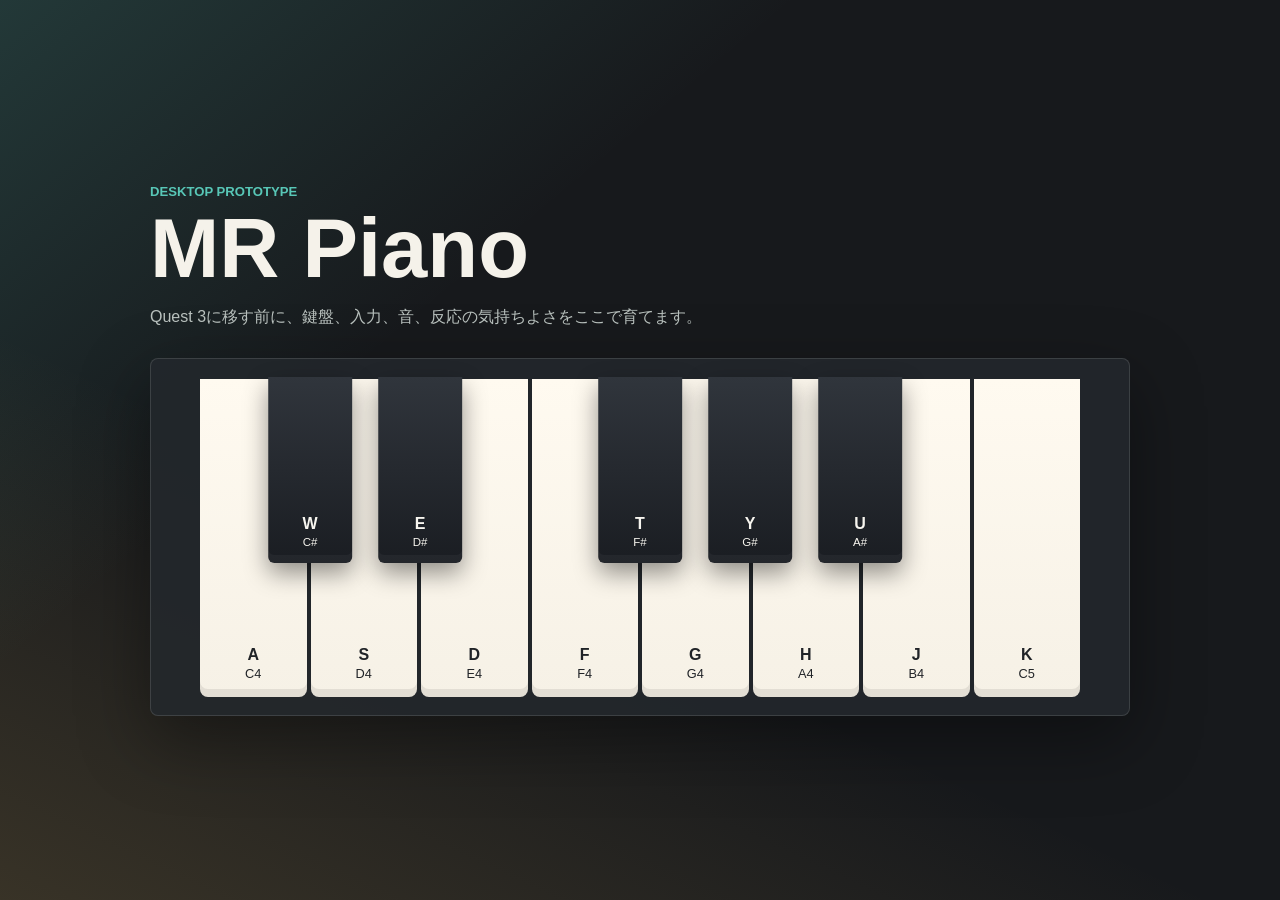
==== piano/prototype/index.html @ c06c369a "Organize projects under piano folder" ====
<!doctype html>
<html lang="ja">
  <head>
    <meta charset="utf-8" />
    <meta name="viewport" content="width=device-width, initial-scale=1" />
    <title>MR Piano Prototype</title>
    <link rel="stylesheet" href="styles.css" />
  </head>
  <body>
    <main class="app">
      <section class="stage" aria-label="MR piano desktop prototype">
        <div class="panel">
          <p class="eyebrow">Desktop prototype</p>
          <h1>MR Piano</h1>
          <p class="summary">
            Quest 3に移す前に、鍵盤、入力、音、反応の気持ちよさをここで育てます。
          </p>
        </div>

        <div class="instrument" aria-label="One octave piano">
          <div class="keys" id="pianoKeys"></div>
        </div>
      </section>
    </main>

    <script src="script.js"></script>
  </body>
</html>
---- piano/prototype/styles.css ----
:root {
  color-scheme: dark;
  --bg: #17191c;
  --surface: #24282d;
  --surface-strong: #30353c;
  --text: #f5f2ea;
  --muted: #b8c0bd;
  --accent: #58c7b7;
  --accent-2: #e5b95f;
  --white-key: #f6f1e6;
  --white-key-pressed: #bddfd8;
  --black-key: #1a1d22;
  --black-key-pressed: #3a7d78;
}

* {
  box-sizing: border-box;
}

body {
  margin: 0;
  min-height: 100vh;
  font-family: Arial, Helvetica, sans-serif;
  background:
    linear-gradient(140deg, rgba(88, 199, 183, 0.18), transparent 34%),
    linear-gradient(25deg, rgba(229, 185, 95, 0.16), transparent 38%),
    var(--bg);
  color: var(--text);
}

.app {
  min-height: 100vh;
  display: grid;
  place-items: center;
  padding: 32px 18px;
}

.stage {
  width: min(980px, 100%);
}

.panel {
  max-width: 640px;
  margin-bottom: 28px;
}

.eyebrow {
  margin: 0 0 10px;
  color: var(--accent);
  font-size: 0.82rem;
  text-transform: uppercase;
  letter-spacing: 0;
  font-weight: 700;
}

h1 {
  margin: 0;
  font-size: clamp(2.4rem, 8vw, 5.2rem);
  line-height: 0.95;
  letter-spacing: 0;
}

.summary {
  margin: 16px 0 0;
  max-width: 560px;
  color: var(--muted);
  line-height: 1.65;
}

.instrument {
  padding: 18px;
  border: 1px solid rgba(255, 255, 255, 0.12);
  background: rgba(36, 40, 45, 0.86);
  box-shadow: 0 24px 70px rgba(0, 0, 0, 0.38);
  border-radius: 8px;
  overflow-x: auto;
}

.keys {
  position: relative;
  width: min(100%, 880px);
  min-width: 620px;
  height: 320px;
  margin: 0 auto;
  display: grid;
  grid-template-columns: repeat(8, 1fr);
  gap: 4px;
  padding-top: 2px;
}

.key {
  border: 0;
  font: inherit;
  cursor: pointer;
  user-select: none;
  touch-action: none;
}

.white-key {
  position: relative;
  align-self: end;
  height: 100%;
  border-radius: 0 0 8px 8px;
  background: linear-gradient(180deg, #fffaf0, var(--white-key));
  color: #202327;
  box-shadow: inset 0 -8px 0 rgba(0, 0, 0, 0.08);
}

.black-key {
  position: absolute;
  top: 0;
  width: 9.5%;
  height: 58%;
  transform: translateX(-50%);
  z-index: 2;
  border-radius: 0 0 6px 6px;
  background: linear-gradient(180deg, #30353c, var(--black-key));
  color: #f7f5ef;
  box-shadow: 0 10px 24px rgba(0, 0, 0, 0.42), inset 0 -8px 0 rgba(255, 255, 255, 0.04);
}

.key-label {
  position: absolute;
  left: 50%;
  bottom: 16px;
  transform: translateX(-50%);
  display: grid;
  gap: 4px;
  text-align: center;
  font-size: 0.8rem;
  line-height: 1.1;
}

.key-label strong {
  font-size: 1rem;
}

.black-key .key-label {
  bottom: 14px;
  font-size: 0.72rem;
}

.key.is-pressed {
  transform: translateY(5px);
}

.black-key.is-pressed {
  transform: translateX(-50%) translateY(5px);
  background: linear-gradient(180deg, #4caea3, var(--black-key-pressed));
}

.white-key.is-pressed {
  background: linear-gradient(180deg, #e6fff9, var(--white-key-pressed));
}

@media (max-width: 680px) {
  .app {
    place-items: start center;
    padding-top: 24px;
  }

  .keys {
    height: 260px;
  }
}
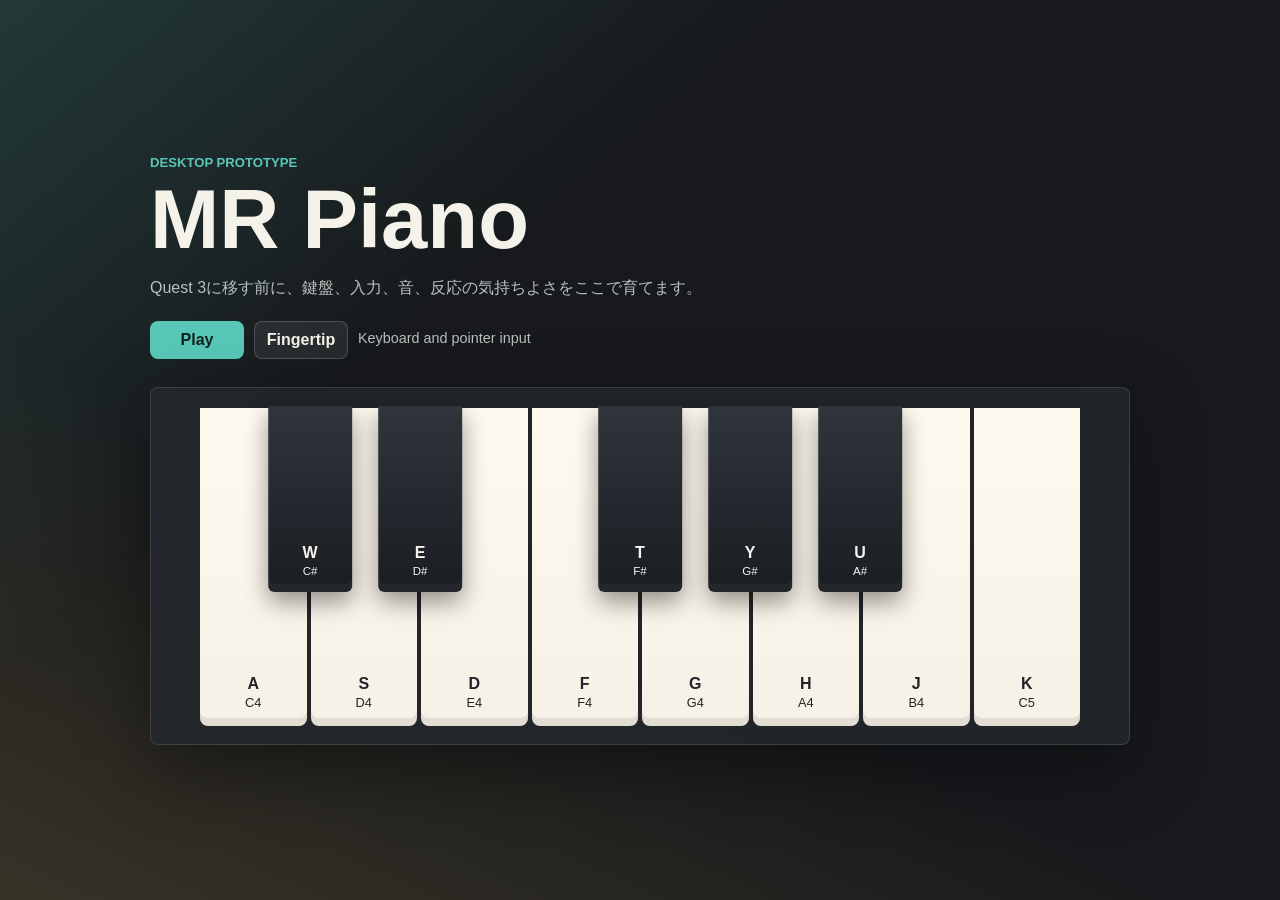
==== commit 473ee2e6: "Add fingertip interaction mode" ====
--- a/piano/prototype/index.html
+++ b/piano/prototype/index.html
@@ -15,9 +15,15 @@
           <p class="summary">
             Quest 3に移す前に、鍵盤、入力、音、反応の気持ちよさをここで育てます。
           </p>
+          <div class="controls" aria-label="Prototype mode">
+            <button class="mode-button is-active" type="button" data-mode="play">Play</button>
+            <button class="mode-button" type="button" data-mode="fingertip">Fingertip</button>
+            <span class="mode-status" id="modeStatus">Keyboard and pointer input</span>
+          </div>
         </div>
 
         <div class="instrument" aria-label="One octave piano">
+          <div class="fingertip" id="fingertip" aria-hidden="true"></div>
           <div class="keys" id="pianoKeys"></div>
         </div>
       </section>
--- a/piano/prototype/styles.css
+++ b/piano/prototype/styles.css
@@ -67,13 +67,71 @@
   line-height: 1.65;
 }
 
+.controls {
+  display: flex;
+  align-items: center;
+  flex-wrap: wrap;
+  gap: 10px;
+  margin-top: 20px;
+}
+
+.mode-button {
+  min-width: 94px;
+  height: 38px;
+  border: 1px solid rgba(255, 255, 255, 0.18);
+  border-radius: 8px;
+  background: rgba(255, 255, 255, 0.07);
+  color: var(--text);
+  font: inherit;
+  font-weight: 700;
+  cursor: pointer;
+}
+
+.mode-button.is-active {
+  border-color: transparent;
+  background: var(--accent);
+  color: #10201e;
+}
+
+.mode-status {
+  min-height: 20px;
+  color: var(--muted);
+  font-size: 0.9rem;
+}
+
 .instrument {
+  position: relative;
   padding: 18px;
   border: 1px solid rgba(255, 255, 255, 0.12);
   background: rgba(36, 40, 45, 0.86);
   box-shadow: 0 24px 70px rgba(0, 0, 0, 0.38);
   border-radius: 8px;
   overflow-x: auto;
+}
+
+.fingertip {
+  position: absolute;
+  width: 30px;
+  height: 30px;
+  border: 2px solid rgba(255, 255, 255, 0.92);
+  border-radius: 50%;
+  background: rgba(229, 185, 95, 0.44);
+  box-shadow: 0 0 0 8px rgba(229, 185, 95, 0.14), 0 8px 18px rgba(0, 0, 0, 0.28);
+  pointer-events: none;
+  transform: translate(-50%, -50%);
+  opacity: 0;
+  transition: opacity 0.12s ease, width 0.12s ease, height 0.12s ease;
+  z-index: 5;
+}
+
+.fingertip.is-visible {
+  opacity: 1;
+}
+
+.fingertip.is-pressing {
+  width: 24px;
+  height: 24px;
+  background: rgba(88, 199, 183, 0.66);
 }
 
 .keys {
